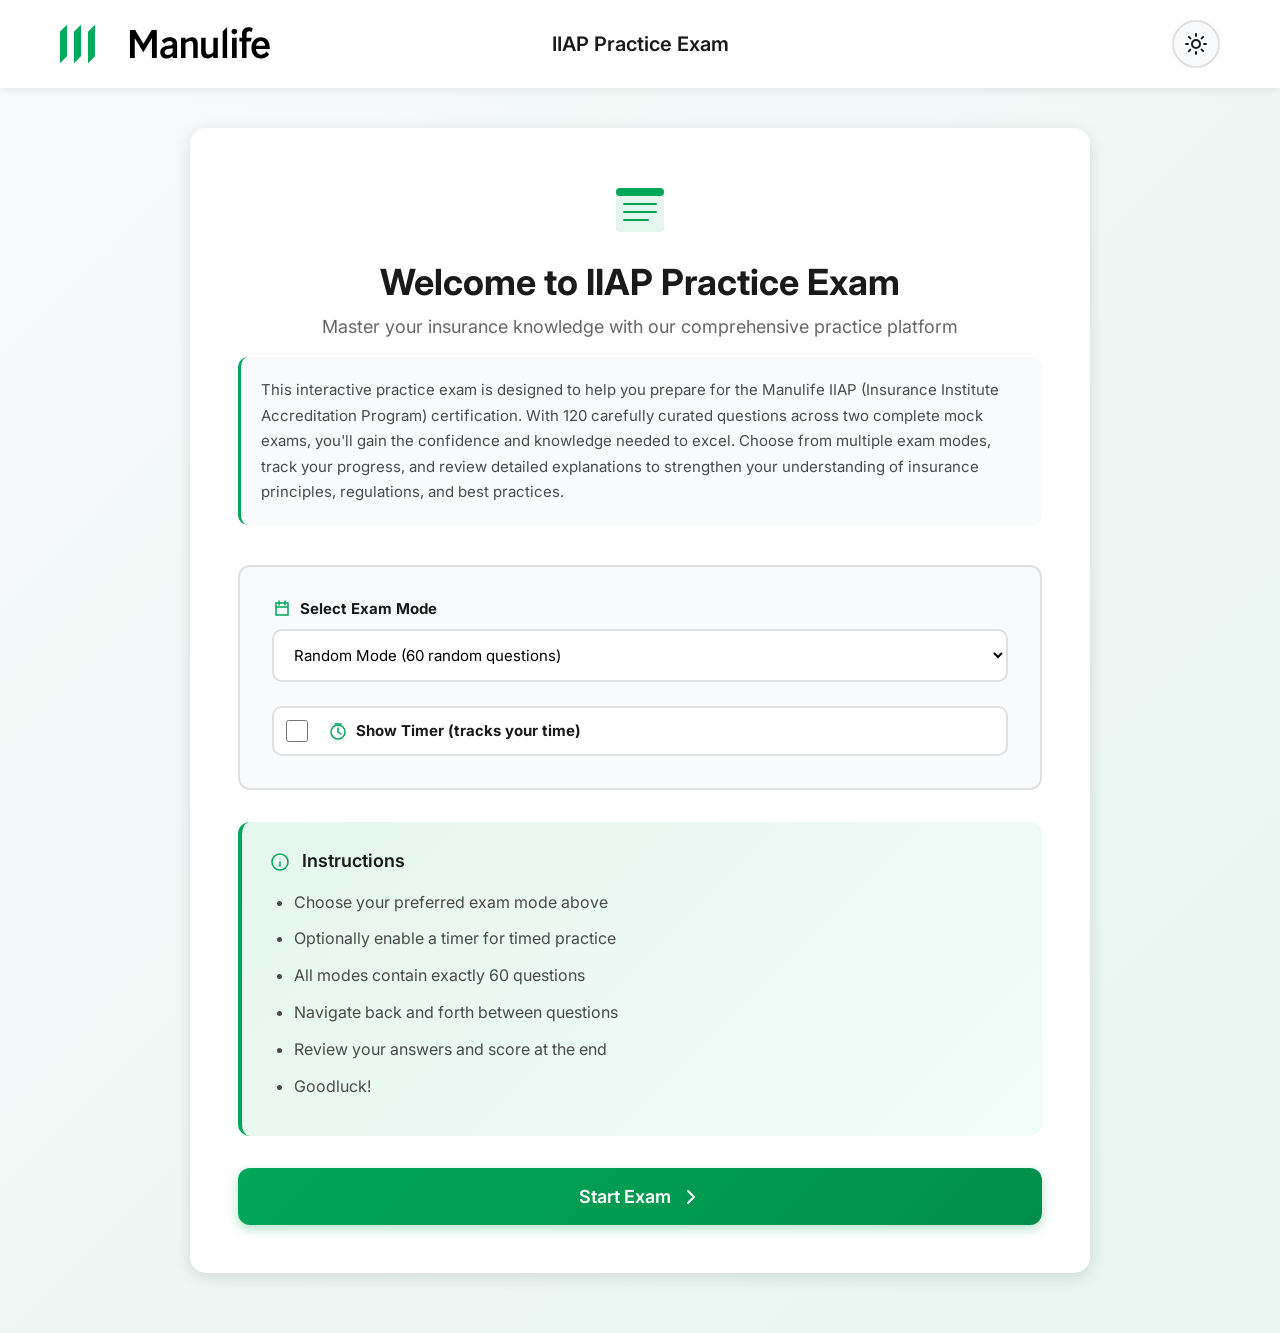
==== index.html @ 483f8166 "Initial commit: Manulife IIAP Practice Exam with easter egg" ====
<!DOCTYPE html>
<html lang="en">
<head>
    <meta charset="UTF-8">
    <meta name="viewport" content="width=device-width, initial-scale=1.0">
    <title>Manulife IIAP Practice Exam</title>
    <link rel="stylesheet" href="styles.css">
    <link href="https://fonts.googleapis.com/css2?family=Inter:wght@400;500;600;700&display=swap" rel="stylesheet">
</head>
<body>
    <!-- Header -->
    <header class="header">
        <div class="container">
            <div class="logo">
                <img src="manulife_logo.svg" alt="Manulife" class="logo-img">
            </div>
            <div class="header-title">
                <h2>IIAP Practice Exam</h2>
            </div>
            <button class="dark-mode-toggle" onclick="toggleDarkMode()" aria-label="Toggle dark mode">
                <svg class="sun-icon" width="24" height="24" viewBox="0 0 24 24" fill="none" xmlns="http://www.w3.org/2000/svg">
                    <circle cx="12" cy="12" r="4" stroke="currentColor" stroke-width="2"/>
                    <path d="M12 2V4M12 20V22M22 12H20M4 12H2M19.07 4.93L17.66 6.34M6.34 17.66L4.93 19.07M19.07 19.07L17.66 17.66M6.34 6.34L4.93 4.93" stroke="currentColor" stroke-width="2" stroke-linecap="round"/>
                </svg>
                <svg class="moon-icon" width="24" height="24" viewBox="0 0 24 24" fill="none" xmlns="http://www.w3.org/2000/svg">
                    <path d="M21 12.79A9 9 0 1 1 11.21 3 7 7 0 0 0 21 12.79z" stroke="currentColor" stroke-width="2" stroke-linecap="round" stroke-linejoin="round"/>
                </svg>
            </button>
        </div>
    </header>

    <!-- Main Content -->
    <main class="main-content">
        <div class="container">
            <!-- Welcome Screen -->
            <div id="welcome-screen" class="screen active">
                <div class="welcome-card">
                    <div class="welcome-header">
                        <div class="welcome-icon">
                            <svg width="64" height="64" viewBox="0 0 64 64" fill="none" xmlns="http://www.w3.org/2000/svg">
                                <rect x="8" y="12" width="48" height="44" rx="4" fill="#00A758" opacity="0.1"/>
                                <rect x="8" y="12" width="48" height="8" rx="4" fill="#00A758"/>
                                <line x1="16" y1="28" x2="48" y2="28" stroke="#00A758" stroke-width="2" stroke-linecap="round"/>
                                <line x1="16" y1="36" x2="48" y2="36" stroke="#00A758" stroke-width="2" stroke-linecap="round"/>
                                <line x1="16" y1="44" x2="40" y2="44" stroke="#00A758" stroke-width="2" stroke-linecap="round"/>
                            </svg>
                        </div>
                        <h1>Welcome to IIAP Practice Exam</h1>
                        <p class="welcome-subtitle">Master your insurance knowledge with our comprehensive practice platform</p>
                        <p class="welcome-description">
                            This interactive practice exam is designed to help you prepare for the Manulife IIAP (Insurance Institute Accreditation Program) certification. 
                            With 120 carefully curated questions across two complete mock exams, you'll gain the confidence and knowledge needed to excel. 
                            Choose from multiple exam modes, track your progress, and review detailed explanations to strengthen your understanding of insurance principles, 
                            regulations, and best practices.
                        </p>
                    </div>
                    
                    <div class="quiz-settings">
                        <div class="setting-group">
                            <label for="exam-select">
                                <svg class="label-icon" width="20" height="20" viewBox="0 0 20 20" fill="none" xmlns="http://www.w3.org/2000/svg">
                                    <path d="M4 4H16V16H4V4Z" stroke="#00A758" stroke-width="1.5" fill="none"/>
                                    <path d="M7 2V6M13 2V6" stroke="#00A758" stroke-width="1.5" stroke-linecap="round"/>
                                    <line x1="4" y1="8" x2="16" y2="8" stroke="#00A758" stroke-width="1.5"/>
                                </svg>
                                <strong>Select Exam Mode</strong>
                            </label>
                            <select id="exam-select" class="exam-select">
                                <option value="exam1">Mock Exam 1 (60 questions)</option>
                                <option value="exam2">Mock Exam 2 (60 questions)</option>
                                <option value="mixed">Mixed Mode (30 from each exam)</option>
                                <option value="random">Random Mode (60 random questions)</option>
                            </select>
                        </div>
                        
                        <div class="setting-group">
                            <label class="checkbox-label">
                                <input type="checkbox" id="timer-enabled">
                                <svg class="label-icon" width="20" height="20" viewBox="0 0 20 20" fill="none" xmlns="http://www.w3.org/2000/svg">
                                    <circle cx="10" cy="11" r="7" stroke="#00A758" stroke-width="1.5" fill="none"/>
                                    <path d="M10 11V7" stroke="#00A758" stroke-width="1.5" stroke-linecap="round"/>
                                    <path d="M10 11L13 13" stroke="#00A758" stroke-width="1.5" stroke-linecap="round"/>
                                    <path d="M7 3H13" stroke="#00A758" stroke-width="1.5" stroke-linecap="round"/>
                                </svg>
                                <span><strong>Show Timer (tracks your time)</strong></span>
                            </label>
                        </div>
                    </div>
                    
                    <div class="quiz-info">
                        <h3>
                            <svg width="20" height="20" viewBox="0 0 20 20" fill="none" xmlns="http://www.w3.org/2000/svg" style="display: inline-block; vertical-align: middle; margin-right: 8px;">
                                <path d="M10 18C14.4183 18 18 14.4183 18 10C18 5.58172 14.4183 2 10 2C5.58172 2 2 5.58172 2 10C2 14.4183 5.58172 18 10 18Z" stroke="#00A758" stroke-width="1.5"/>
                                <path d="M10 10V14" stroke="#00A758" stroke-width="1.5" stroke-linecap="round"/>
                                <circle cx="10" cy="7" r="0.5" fill="#00A758"/>
                            </svg>
                            Instructions
                        </h3>
                        <ul>
                            <li>Choose your preferred exam mode above</li>
                            <li>Optionally enable a timer for timed practice</li>
                            <li>All modes contain exactly 60 questions</li>
                            <li>Navigate back and forth between questions</li>
                            <li>Review your answers and score at the end</li>
                            <li>Goodluck!</li>
                        </ul>
                    </div>
                    
                    <button class="btn btn-primary btn-large" onclick="startQuiz()">
                        <span>Start Exam</span>
                        <svg class="btn-arrow" width="20" height="20" viewBox="0 0 20 20" fill="none" xmlns="http://www.w3.org/2000/svg">
                            <path d="M7 4L13 10L7 16" stroke="currentColor" stroke-width="2" stroke-linecap="round" stroke-linejoin="round"/>
                        </svg>
                    </button>
                </div>
            </div>

            <!-- Quiz Screen -->
            <div id="quiz-screen" class="screen">
                <!-- Floating Timer -->
                <div id="timer-display" class="timer-display" style="display: none;"></div>
                
                <div class="quiz-card">
                    <div class="quiz-header">
                        <div class="quiz-header-top">
                            <button class="btn btn-back" onclick="backToWelcome()">
                                <svg width="20" height="20" viewBox="0 0 20 20" fill="none" xmlns="http://www.w3.org/2000/svg">
                                    <path d="M13 4L7 10L13 16" stroke="currentColor" stroke-width="2" stroke-linecap="round" stroke-linejoin="round"/>
                                </svg>
                                <span>Back</span>
                            </button>
                            <h2 class="quiz-title">Answer All Questions</h2>
                        </div>
                        <div class="quiz-progress">
                            <span id="answered-count">0</span> of <span id="total-questions-quiz">60</span> answered
                        </div>
                    </div>
                    
                    <div id="all-questions-container" class="all-questions-container">
                        <!-- Questions will be dynamically inserted here -->
                    </div>

                    <div class="quiz-footer">
                        <button class="btn btn-primary btn-large" onclick="submitQuiz()">
                            <svg width="20" height="20" viewBox="0 0 20 20" fill="none" xmlns="http://www.w3.org/2000/svg">
                                <path d="M4 10L8 14L16 6" stroke="currentColor" stroke-width="2" stroke-linecap="round" stroke-linejoin="round"/>
                            </svg>
                            <span>Submit Exam</span>
                        </button>
                    </div>
                </div>
                
                <!-- Scroll to Top Button -->
                <button id="scroll-top-btn" class="scroll-top-btn" onclick="scrollToTop()" style="display: none;">
                    <svg width="24" height="24" viewBox="0 0 24 24" fill="none" xmlns="http://www.w3.org/2000/svg">
                        <path d="M12 19V5M12 5L5 12M12 5L19 12" stroke="white" stroke-width="2" stroke-linecap="round" stroke-linejoin="round"/>
                    </svg>
                </button>
            </div>

            <!-- Results Screen -->
            <div id="results-screen" class="screen">
                <div class="results-card">
                    <div class="results-header">
                        <div class="results-icon">
                            <svg width="72" height="72" viewBox="0 0 72 72" fill="none" xmlns="http://www.w3.org/2000/svg">
                                <circle cx="36" cy="36" r="32" fill="#00A758" opacity="0.1"/>
                                <path d="M22 38L30 46L50 26" stroke="#00A758" stroke-width="4" stroke-linecap="round" stroke-linejoin="round"/>
                            </svg>
                        </div>
                        <h1>Exam Complete!</h1>
                    </div>
                    <div class="score-display">
                        <div class="score-circle">
                            <div class="score-inner">
                                <span id="score-percentage" class="score-percentage">0%</span>
                                <span class="score-label">Score</span>
                            </div>
                        </div>
                        <p class="score-text">You scored <strong><span id="score">0</span> out of <span id="total-score">60</span></strong></p>
                    </div>
                    <div class="results-message" id="results-message"></div>
                    <div class="results-actions">
                        <button class="btn btn-secondary" onclick="reviewAnswers()">
                            <svg width="20" height="20" viewBox="0 0 20 20" fill="none" xmlns="http://www.w3.org/2000/svg">
                                <path d="M4 4H16V16H4V4Z" stroke="currentColor" stroke-width="1.5" fill="none"/>
                                <line x1="7" y1="8" x2="13" y2="8" stroke="currentColor" stroke-width="1.5" stroke-linecap="round"/>
                                <line x1="7" y1="12" x2="13" y2="12" stroke="currentColor" stroke-width="1.5" stroke-linecap="round"/>
                            </svg>
                            <span>Review Answers</span>
                        </button>
                        <button class="btn btn-primary" onclick="restartQuiz()">
                            <svg width="20" height="20" viewBox="0 0 20 20" fill="none" xmlns="http://www.w3.org/2000/svg">
                                <path d="M4 10C4 6.68629 6.68629 4 10 4C13.3137 4 16 6.68629 16 10C16 13.3137 13.3137 16 10 16C7.79086 16 5.83566 14.8643 4.75 13.1" stroke="currentColor" stroke-width="1.5" stroke-linecap="round"/>
                                <path d="M4 16V13H7" stroke="currentColor" stroke-width="1.5" stroke-linecap="round" stroke-linejoin="round"/>
                            </svg>
                            <span>Retake Exam</span>
                        </button>
                    </div>
                </div>
            </div>

            <!-- Review Screen -->
            <div id="review-screen" class="screen">
                <div class="review-card">
                    <h1>Review Your Answers</h1>
                    <div id="review-container"></div>
                    <button class="btn btn-primary" onclick="restartQuiz()">Retake Exam</button>
                </div>
            </div>
        </div>
    </main>

    <!-- Easter Egg Photo Gallery Modal - MEME EXPLOSION! -->
    <div id="easter-egg-modal" class="easter-egg-modal" onclick="closeEasterEgg()">
        <div class="easter-egg-content" onclick="event.stopPropagation()">
            <button class="easter-egg-close" onclick="closeEasterEgg()">&times;</button>
            <h2 class="easter-egg-title">🎉 YOU FOUND THE SECRET! 🎉</h2>
            <div class="photo-gallery">
                <!-- Replace these with your own meme/photo URLs! -->
                <img src="https://images.unsplash.com/photo-1522071820081-009f0129c71c?w=400" alt="Team celebration">
                <img src="https://images.unsplash.com/photo-1517486808906-6ca8b3f04846?w=400" alt="Office fun">
                <img src="https://images.unsplash.com/photo-1511632765486-a01980e01a18?w=400" alt="Team meeting">
                <img src="https://images.unsplash.com/photo-1521737711867-e3b97375f902?w=400" alt="Celebration">
                <img src="https://images.unsplash.com/photo-1529156069898-49953e39b3ac?w=400" alt="Happy team">
                <img src="https://images.unsplash.com/photo-1543269865-cbf427effbad?w=400" alt="Success">
                <img src="https://images.unsplash.com/photo-1528605248644-14dd04022da1?w=400" alt="Team work">
                <img src="https://images.unsplash.com/photo-1542744173-8e7e53415bb0?w=400" alt="Office celebration">
                <img src="https://images.unsplash.com/photo-1519389950473-47ba0277781c?w=400" alt="Team high five">
                <img src="https://images.unsplash.com/photo-1556761175-4b46a572b786?w=400" alt="Celebration time">
                <img src="https://images.unsplash.com/photo-1523240795612-9a054b0db644?w=400" alt="Group fun">
                <img src="https://images.unsplash.com/photo-1531545514256-b1400bc00f31?w=400" alt="Party time">
            </div>
        </div>
    </div>

    <script src="questions.js"></script>
    <script src="script.js"></script>
</body>
</html>
---- styles.css ----
* {
    margin: 0;
    padding: 0;
    box-sizing: border-box;
}

:root {
    --manulife-green: #00A758;
    --manulife-dark-green: #008f4a;
    --manulife-light-green: #e6f7ef;
    --text-dark: #1a1a1a;
    --text-medium: #4a4a4a;
    --text-light: #666;
    --border-color: #e0e0e0;
    --background: #f8fafb;
    --white: #ffffff;
    --shadow-sm: 0 2px 8px rgba(0, 0, 0, 0.08);
    --shadow-md: 0 4px 16px rgba(0, 0, 0, 0.12);
    --shadow-lg: 0 8px 24px rgba(0, 0, 0, 0.15);
}

/* Dark Mode Variables */
body.dark-mode {
    --text-dark: #e8e8e8;
    --text-medium: #b8b8b8;
    --text-light: #999;
    --border-color: #3a3a3a;
    --background: #1e1e1e;
    --white: #2a2a2a;
    --shadow-sm: 0 2px 8px rgba(0, 0, 0, 0.3);
    --shadow-md: 0 4px 16px rgba(0, 0, 0, 0.4);
    --shadow-lg: 0 8px 24px rgba(0, 0, 0, 0.5);
}

body.dark-mode {
    background: linear-gradient(135deg, #1a1a1a 0%, #0d2818 100%);
}

body {
    font-family: 'Inter', -apple-system, BlinkMacSystemFont, 'Segoe UI', sans-serif;
    background: linear-gradient(135deg, #f8fafb 0%, #e8f5f0 100%);
    color: var(--text-dark);
    min-height: 100vh;
}

.container {
    max-width: 1200px;
    margin: 0 auto;
    padding: 0 20px;
}

/* Header Styles */
.header {
    background: var(--white);
    padding: 20px 0;
    box-shadow: var(--shadow-sm);
    position: sticky;
    top: 0;
    z-index: 100;
}

.header .container {
    display: flex;
    justify-content: space-between;
    align-items: center;
    position: relative;
}

.logo {
    display: flex;
    align-items: center;
}

.logo-img {
    height: 40px;
    width: auto;
}

.logo-fallback {
    display: flex;
    align-items: center;
    gap: 10px;
    color: var(--manulife-green);
    font-size: 28px;
    font-weight: 600;
}

.logo-icon {
    font-weight: bold;
    font-size: 32px;
}

.header-title {
    position: absolute;
    left: 50%;
    transform: translateX(-50%);
}

.header-title h2 {
    color: var(--text-dark);
    font-size: 20px;
    font-weight: 600;
}

/* Dark Mode Toggle */
.dark-mode-toggle {
    width: 48px;
    height: 48px;
    border-radius: 50%;
    border: 2px solid var(--border-color);
    background: var(--background);
    cursor: pointer;
    display: flex;
    align-items: center;
    justify-content: center;
    transition: all 0.3s ease;
    color: var(--text-dark);
    flex-shrink: 0;
    margin-left: auto;
}

.dark-mode-toggle:hover {
    background: var(--manulife-light-green);
    border-color: var(--manulife-green);
    transform: rotate(20deg);
}

.dark-mode-toggle .sun-icon {
    display: block;
}

.dark-mode-toggle .moon-icon {
    display: none;
}

body.dark-mode .dark-mode-toggle .sun-icon {
    display: none;
}

body.dark-mode .dark-mode-toggle .moon-icon {
    display: block;
}

body.dark-mode .dark-mode-toggle:hover {
    background: rgba(0, 167, 88, 0.2);
}

/* Dark Mode Specific Adjustments */
body.dark-mode .quiz-info {
    background: linear-gradient(135deg, rgba(0, 167, 88, 0.15) 0%, rgba(0, 167, 88, 0.08) 100%);
}

body.dark-mode .results-message {
    background: linear-gradient(135deg, rgba(0, 167, 88, 0.15) 0%, rgba(0, 167, 88, 0.08) 100%);
}

body.dark-mode .exam-select,
body.dark-mode .timer-input-group input[type="number"] {
    background: var(--background);
    color: var(--text-dark);
}

body.dark-mode .checkbox-label {
    background: var(--background);
}

body.dark-mode .checkbox-label:hover {
    background: rgba(0, 167, 88, 0.1);
}

body.dark-mode .answer-option {
    background: var(--background);
}

body.dark-mode .answer-option:hover {
    background: rgba(0, 167, 88, 0.15);
}

body.dark-mode .answer-option.selected {
    background: rgba(0, 167, 88, 0.2);
}

body.dark-mode .question-item.answered {
    background: rgba(0, 167, 88, 0.15);
}

body.dark-mode .timer-display {
    background: var(--white);
}

body.dark-mode .logo-img {
    filter: brightness(1.2);
}

/* Main Content */
.main-content {
    padding: 40px 0 60px;
    min-height: calc(100vh - 80px);
}

.screen {
    display: none;
    animation: fadeIn 0.4s ease-in;
}

.screen.active {
    display: block;
}

@keyframes fadeIn {
    from {
        opacity: 0;
        transform: translateY(10px);
    }
    to {
        opacity: 1;
        transform: translateY(0);
    }
}

/* Cards */
.welcome-card,
.quiz-card,
.results-card,
.review-card {
    background: var(--white);
    border-radius: 16px;
    padding: 48px;
    box-shadow: var(--shadow-md);
    max-width: 900px;
    margin: 0 auto;
}

/* Welcome Screen */
.welcome-header {
    text-align: center;
    margin-bottom: 40px;
}

.welcome-icon {
    font-size: 64px;
    margin-bottom: 20px;
}

.welcome-header h1 {
    color: var(--text-dark);
    margin-bottom: 12px;
    font-size: 36px;
    font-weight: 700;
}

.welcome-subtitle {
    font-size: 18px;
    color: var(--text-light);
    font-weight: 400;
}

.welcome-description {
    font-size: 15px;
    color: var(--text-medium);
    line-height: 1.7;
    margin-top: 20px;
    padding: 20px;
    background: var(--background);
    border-radius: 10px;
    border-left: 3px solid var(--manulife-green);
    text-align: left;
}

.quiz-info {
    background: linear-gradient(135deg, var(--manulife-light-green) 0%, #f0fdf9 100%);
    padding: 28px;
    border-radius: 12px;
    margin-bottom: 32px;
    border-left: 4px solid var(--manulife-green);
}

.quiz-info h3 {
    color: var(--text-dark);
    margin-bottom: 16px;
    font-size: 18px;
    font-weight: 600;
}

.quiz-info ul {
    margin: 0;
    padding-left: 24px;
    color: var(--text-medium);
    line-height: 1.8;
}

.quiz-info ul li {
    margin-bottom: 8px;
}

/* Quiz Settings */
.quiz-settings {
    background: var(--background);
    padding: 32px;
    border-radius: 12px;
    margin-bottom: 32px;
    border: 2px solid var(--border-color);
}

.setting-group {
    margin-bottom: 24px;
}

.setting-group:last-child {
    margin-bottom: 0;
}

.setting-group label {
    display: flex;
    align-items: center;
    gap: 8px;
    margin-bottom: 10px;
    color: var(--text-dark);
    font-size: 15px;
    font-weight: 500;
}

.label-icon {
    width: 20px;
    height: 20px;
    flex-shrink: 0;
}

.welcome-icon {
    display: flex;
    justify-content: center;
    margin-bottom: 20px;
}

.results-icon {
    display: flex;
    justify-content: center;
    margin-bottom: 20px;
}

.exam-select {
    width: 100%;
    padding: 14px 16px;
    border: 2px solid var(--border-color);
    border-radius: 10px;
    font-size: 15px;
    font-family: inherit;
    background: var(--white);
    cursor: pointer;
    transition: all 0.3s ease;
}

.exam-select:hover {
    border-color: var(--manulife-green);
}

.exam-select:focus {
    border-color: var(--manulife-green);
    outline: none;
    box-shadow: 0 0 0 3px rgba(0, 167, 88, 0.1);
}

.checkbox-label {
    display: flex;
    align-items: center;
    cursor: pointer;
    margin-bottom: 0 !important;
    padding: 12px;
    background: var(--white);
    border-radius: 10px;
    border: 2px solid var(--border-color);
    transition: all 0.3s ease;
}

.checkbox-label:hover {
    border-color: var(--manulife-green);
    background: var(--manulife-light-green);
}

.checkbox-label input[type="checkbox"] {
    width: 22px;
    height: 22px;
    margin-right: 12px;
    cursor: pointer;
    accent-color: var(--manulife-green);
}

.timer-input-group input[type="number"] {
    width: 100%;
    padding: 14px 16px;
    border: 2px solid var(--border-color);
    border-radius: 10px;
    font-size: 15px;
    font-family: inherit;
    transition: all 0.3s ease;
}

.timer-input-group input[type="number"]:disabled {
    background: #f5f5f5;
    cursor: not-allowed;
    opacity: 0.6;
}

.timer-input-group input[type="number"]:focus {
    border-color: var(--manulife-green);
    outline: none;
    box-shadow: 0 0 0 3px rgba(0, 167, 88, 0.1);
}

/* Buttons */
.btn {
    padding: 16px 32px;
    border: none;
    border-radius: 12px;
    font-size: 16px;
    font-weight: 600;
    font-family: inherit;
    cursor: pointer;
    transition: all 0.3s ease;
    display: inline-flex;
    align-items: center;
    justify-content: center;
    gap: 10px;
}

.btn-primary {
    background: linear-gradient(135deg, var(--manulife-green) 0%, var(--manulife-dark-green) 100%);
    color: var(--white);
    box-shadow: 0 4px 12px rgba(0, 167, 88, 0.3);
}

.btn-primary:hover {
    transform: translateY(-2px);
    box-shadow: 0 6px 20px rgba(0, 167, 88, 0.4);
}

.btn-primary:active {
    transform: translateY(0);
}

.btn-secondary {
    background: var(--white);
    color: var(--manulife-green);
    border: 2px solid var(--manulife-green);
}

.btn-secondary:hover {
    background: var(--manulife-light-green);
    transform: translateY(-2px);
}

.btn:disabled {
    opacity: 0.5;
    cursor: not-allowed;
    transform: none !important;
}

.btn-large {
    padding: 18px 48px;
    font-size: 18px;
    width: 100%;
}

.btn-arrow {
    width: 20px;
    height: 20px;
    transition: transform 0.3s ease;
}

.btn-primary:hover .btn-arrow {
    transform: translateX(4px);
}

.btn svg {
    flex-shrink: 0;
}

.btn-back {
    background: var(--white);
    color: var(--text-dark);
    border: 2px solid var(--border-color);
    padding: 10px 20px;
    font-size: 14px;
    display: inline-flex;
    align-items: center;
    gap: 6px;
}

.btn-back:hover {
    background: var(--background);
    border-color: var(--manulife-green);
    color: var(--manulife-green);
    transform: translateX(-2px);
}

.btn-back svg {
    transition: transform 0.3s ease;
}

.btn-back:hover svg {
    transform: translateX(-3px);
}

/* Quiz Screen */
.quiz-header {
    margin-bottom: 30px;
    position: sticky;
    top: 0;
    background: var(--white);
    z-index: 10;
    padding-bottom: 20px;
    border-bottom: 2px solid var(--border-color);
}

.quiz-header-top {
    display: flex;
    justify-content: space-between;
    align-items: center;
    margin-bottom: 15px;
    gap: 20px;
}

.quiz-title {
    font-size: 24px;
    font-weight: 700;
    color: var(--text-dark);
    margin: 0;
}

.quiz-progress {
    text-align: right;
    color: var(--text-light);
    font-size: 15px;
    font-weight: 500;
}

.quiz-progress span {
    color: var(--manulife-green);
    font-weight: 700;
}

.timer-display {
    position: fixed;
    top: 100px;
    right: 30px;
    font-size: 20px;
    font-weight: 700;
    color: var(--manulife-green);
    white-space: nowrap;
    padding: 16px 24px;
    background: var(--white);
    border-radius: 12px;
    border: 3px solid var(--manulife-green);
    box-shadow: 0 4px 16px rgba(0, 167, 88, 0.3);
    z-index: 999;
    transition: all 0.3s ease;
}

.timer-display:hover {
    transform: scale(1.05);
    box-shadow: 0 6px 20px rgba(0, 167, 88, 0.4);
}

/* All Questions Container */
.all-questions-container {
    display: flex;
    flex-direction: column;
    gap: 32px;
    margin-bottom: 40px;
}

.question-item {
    background: var(--background);
    padding: 28px;
    border-radius: 12px;
    border: 2px solid var(--border-color);
    transition: all 0.3s ease;
}

.question-item.answered {
    border-color: var(--manulife-green);
    background: var(--manulife-light-green);
}

.question-number {
    display: inline-block;
    background: var(--manulife-green);
    color: var(--white);
    padding: 6px 14px;
    border-radius: 6px;
    font-weight: 700;
    font-size: 14px;
    margin-bottom: 16px;
}

.question-text {
    font-size: 18px;
    color: var(--text-dark);
    margin-bottom: 20px;
    line-height: 1.6;
    font-weight: 500;
}

.answers-container {
    display: flex;
    flex-direction: column;
    gap: 12px;
}

.answer-option {
    padding: 16px 20px;
    border: 2px solid var(--border-color);
    border-radius: 10px;
    cursor: pointer;
    transition: all 0.3s ease;
    background: var(--white);
    display: flex;
    align-items: center;
    gap: 12px;
}

.answer-option:hover {
    border-color: var(--manulife-green);
    background: var(--manulife-light-green);
    transform: translateX(4px);
}

.answer-option.selected {
    border-color: var(--manulife-green);
    background: var(--manulife-light-green);
    font-weight: 600;
}

.answer-option input[type="radio"] {
    width: 20px;
    height: 20px;
    cursor: pointer;
    accent-color: var(--manulife-green);
    flex-shrink: 0;
}

.answer-letter {
    font-weight: 700;
    color: var(--manulife-green);
    font-size: 16px;
    min-width: 24px;
    flex-shrink: 0;
}

.answer-label {
    flex: 1;
    cursor: pointer;
    color: var(--text-dark);
}

.answer-option.correct {
    border-color: var(--manulife-green);
    background: var(--manulife-light-green);
}

.answer-option.incorrect {
    border-color: #dc3545;
    background: #ffe6e6;
}

/* Scroll to Top Button */
.scroll-top-btn {
    position: fixed;
    bottom: 30px;
    right: 30px;
    width: 56px;
    height: 56px;
    border-radius: 50%;
    background: linear-gradient(135deg, var(--manulife-green) 0%, var(--manulife-dark-green) 100%);
    border: none;
    cursor: pointer;
    box-shadow: 0 4px 12px rgba(0, 167, 88, 0.4);
    display: flex;
    align-items: center;
    justify-content: center;
    transition: all 0.3s ease;
    z-index: 1000;
}

.scroll-top-btn:hover {
    transform: translateY(-4px);
    box-shadow: 0 6px 20px rgba(0, 167, 88, 0.5);
}

.scroll-top-btn:active {
    transform: translateY(-2px);
}

.answer-option:hover {
    border-color: #00A758;
    background-color: #f0fdf7;
}

.answer-option.selected {
    border-color: #00A758;
    background-color: #e6f7ef;
}

.answer-option.correct {
    border-color: #00A758;
    background-color: #e6f7ef;
}

.answer-option.incorrect {
    border-color: #dc3545;
    background-color: #ffe6e6;
}

.quiz-footer {
    display: flex;
    justify-content: space-between;
    gap: 15px;
}

/* Results Screen */
.results-header {
    text-align: center;
    margin-bottom: 40px;
}

.results-icon {
    font-size: 72px;
    margin-bottom: 20px;
}

.results-card h1 {
    color: var(--text-dark);
    font-size: 36px;
    font-weight: 700;
}

.score-display {
    text-align: center;
    margin: 48px 0;
}

.score-circle {
    width: 220px;
    height: 220px;
    border-radius: 50%;
    background: linear-gradient(135deg, var(--manulife-green) 0%, #00d66f 100%);
    display: flex;
    align-items: center;
    justify-content: center;
    margin: 0 auto 24px;
    box-shadow: 0 8px 32px rgba(0, 167, 88, 0.3);
    position: relative;
}

.score-circle::before {
    content: '';
    position: absolute;
    inset: 8px;
    background: var(--white);
    border-radius: 50%;
}

.score-inner {
    position: relative;
    z-index: 1;
    display: flex;
    flex-direction: column;
    align-items: center;
}

.score-percentage {
    font-size: 56px;
    font-weight: 800;
    background: linear-gradient(135deg, var(--manulife-green) 0%, #00d66f 100%);
    -webkit-background-clip: text;
    -webkit-text-fill-color: transparent;
    background-clip: text;
}

.score-label {
    font-size: 16px;
    color: var(--text-light);
    font-weight: 600;
    text-transform: uppercase;
    letter-spacing: 1px;
}

.score-text {
    font-size: 20px;
    color: var(--text-medium);
}

.score-text strong {
    color: var(--text-dark);
}

.results-message {
    background: linear-gradient(135deg, var(--manulife-light-green) 0%, #f0fdf9 100%);
    padding: 24px;
    border-radius: 12px;
    margin: 32px 0;
    text-align: center;
    font-size: 18px;
    border-left: 4px solid var(--manulife-green);
}

.results-actions {
    display: flex;
    gap: 16px;
    justify-content: center;
    flex-wrap: wrap;
}

/* Review Screen */
.review-item {
    background: #f9f9f9;
    padding: 25px;
    border-radius: 6px;
    margin-bottom: 20px;
    border-left: 4px solid #e0e0e0;
}

.review-item.correct {
    border-left-color: #00A758;
}

.review-item.incorrect {
    border-left-color: #dc3545;
}

.review-question {
    font-size: 18px;
    font-weight: 600;
    margin-bottom: 15px;
    color: #333;
}

.review-answer {
    margin: 10px 0;
    padding: 10px;
    border-radius: 4px;
}

.review-answer.user-answer {
    background: #fff;
    border: 2px solid #e0e0e0;
}

.review-answer.correct-answer {
    background: #e6f7ef;
    border: 2px solid #00A758;
}

.review-label {
    font-size: 12px;
    font-weight: 600;
    text-transform: uppercase;
    margin-bottom: 5px;
    color: #666;
}

/* Responsive */
@media (max-width: 768px) {
    .header {
        padding: 16px 0;
    }
    
    .header-title h2 {
        font-size: 16px;
    }
    
    .logo-img {
        height: 32px;
    }
    
    .welcome-card,
    .quiz-card,
    .results-card,
    .review-card {
        padding: 28px 20px;
        border-radius: 12px;
    }
    
    .welcome-header h1,
    .results-card h1 {
        font-size: 28px;
    }
    
    .welcome-icon svg,
    .results-icon svg {
        width: 48px;
        height: 48px;
    }
    
    .quiz-settings {
        padding: 20px;
    }
    
    .quiz-title {
        font-size: 20px;
    }
    
    .quiz-header-top {
        flex-direction: column;
        align-items: flex-start;
    }
    
    .timer-display {
        top: 80px;
        right: 15px;
        font-size: 16px;
        padding: 12px 16px;
    }

    .question-item {
        padding: 20px;
    }
    
    .question-text {
        font-size: 16px;
    }
    
    .answer-option {
        padding: 14px 16px;
    }

    .quiz-footer {
        position: sticky;
        bottom: 0;
        background: var(--white);
        padding: 20px 0;
        margin: 0 -20px;
        padding-left: 20px;
        padding-right: 20px;
        border-top: 2px solid var(--border-color);
    }
    
    .btn {
        width: 100%;
    }

    .results-actions {
        flex-direction: column;
    }
    
    .score-circle {
        width: 180px;
        height: 180px;
    }
    
    .score-percentage {
        font-size: 48px;
    }
    
    .scroll-top-btn {
        bottom: 90px;
        right: 15px;
        width: 48px;
        height: 48px;
    }
}

/* Easter Egg Modal Styles - MEME EXPLOSION MODE! */
.easter-egg-modal {
    display: none;
    position: fixed;
    top: 0;
    left: 0;
    width: 100%;
    height: 100%;
    background: rgba(0, 0, 0, 0.9);
    z-index: 10000;
    align-items: center;
    justify-content: center;
    padding: 20px;
    opacity: 0;
    transition: opacity 0.3s ease;
}

.easter-egg-modal.show {
    opacity: 1;
}

.easter-egg-content {
    background: var(--white);
    border-radius: 20px;
    padding: 40px;
    max-width: 1000px;
    max-height: 90vh;
    overflow-y: auto;
    position: relative;
    box-shadow: 0 20px 60px rgba(0, 0, 0, 0.3);
    animation: slideUp 0.4s ease;
}

@keyframes slideUp {
    from {
        transform: translateY(50px) scale(0.9);
        opacity: 0;
    }
    to {
        transform: translateY(0) scale(1);
        opacity: 1;
    }
}

.easter-egg-close {
    position: absolute;
    top: 20px;
    right: 20px;
    width: 40px;
    height: 40px;
    border: none;
    background: var(--manulife-green);
    color: white;
    font-size: 28px;
    border-radius: 50%;
    cursor: pointer;
    display: flex;
    align-items: center;
    justify-content: center;
    transition: all 0.3s ease;
    line-height: 1;
    padding: 0;
    z-index: 10;
}

.easter-egg-close:hover {
    background: var(--manulife-dark-green);
    transform: rotate(90deg) scale(1.1);
}

.easter-egg-title {
    text-align: center;
    color: var(--manulife-green);
    font-size: 32px;
    margin-bottom: 30px;
    font-weight: 700;
    animation: bounce 1s ease infinite;
}

@keyframes bounce {
    0%, 100% { transform: translateY(0); }
    50% { transform: translateY(-10px); }
}

.photo-gallery {
    display: grid;
    grid-template-columns: repeat(auto-fit, minmax(250px, 1fr));
    gap: 20px;
    margin-top: 20px;
}

.photo-gallery img {
    width: 100%;
    height: 250px;
    object-fit: cover;
    border-radius: 12px;
    box-shadow: 0 4px 12px rgba(0, 0, 0, 0.1);
    cursor: pointer;
    will-change: transform;
    position: relative;
}

.photo-gallery img:hover {
    transform: scale(1.15) rotate(5deg) !important;
    box-shadow: 0 12px 30px rgba(0, 167, 88, 0.4);
    z-index: 10;
}

/* Continuous floating animation for photos */
.photo-gallery img.floating {
    animation: float 3s ease-in-out infinite;
}

.photo-gallery img:nth-child(1).floating { animation-delay: 0s; }
.photo-gallery img:nth-child(2).floating { animation-delay: 0.3s; }
.photo-gallery img:nth-child(3).floating { animation-delay: 0.6s; }
.photo-gallery img:nth-child(4).floating { animation-delay: 0.9s; }
.photo-gallery img:nth-child(5).floating { animation-delay: 1.2s; }
.photo-gallery img:nth-child(6).floating { animation-delay: 1.5s; }
.photo-gallery img:nth-child(7).floating { animation-delay: 1.8s; }
.photo-gallery img:nth-child(8).floating { animation-delay: 2.1s; }

@keyframes float {
    0%, 100% {
        transform: translateY(0px) rotate(0deg);
    }
    25% {
        transform: translateY(-10px) rotate(2deg);
    }
    50% {
        transform: translateY(-5px) rotate(-2deg);
    }
    75% {
        transform: translateY(-15px) rotate(1deg);
    }
}

/* Responsive adjustments for easter egg */
@media (max-width: 768px) {
    .easter-egg-content {
        padding: 30px 20px;
        max-height: 85vh;
    }
    
    .easter-egg-title {
        font-size: 24px;
        margin-bottom: 20px;
    }
    
    .photo-gallery {
        grid-template-columns: repeat(auto-fit, minmax(150px, 1fr));
        gap: 15px;
    }
    
    .photo-gallery img {
        height: 150px;
    }
    
    .easter-egg-close {
        width: 35px;
        height: 35px;
        font-size: 24px;
        top: 15px;
        right: 15px;
    }
}
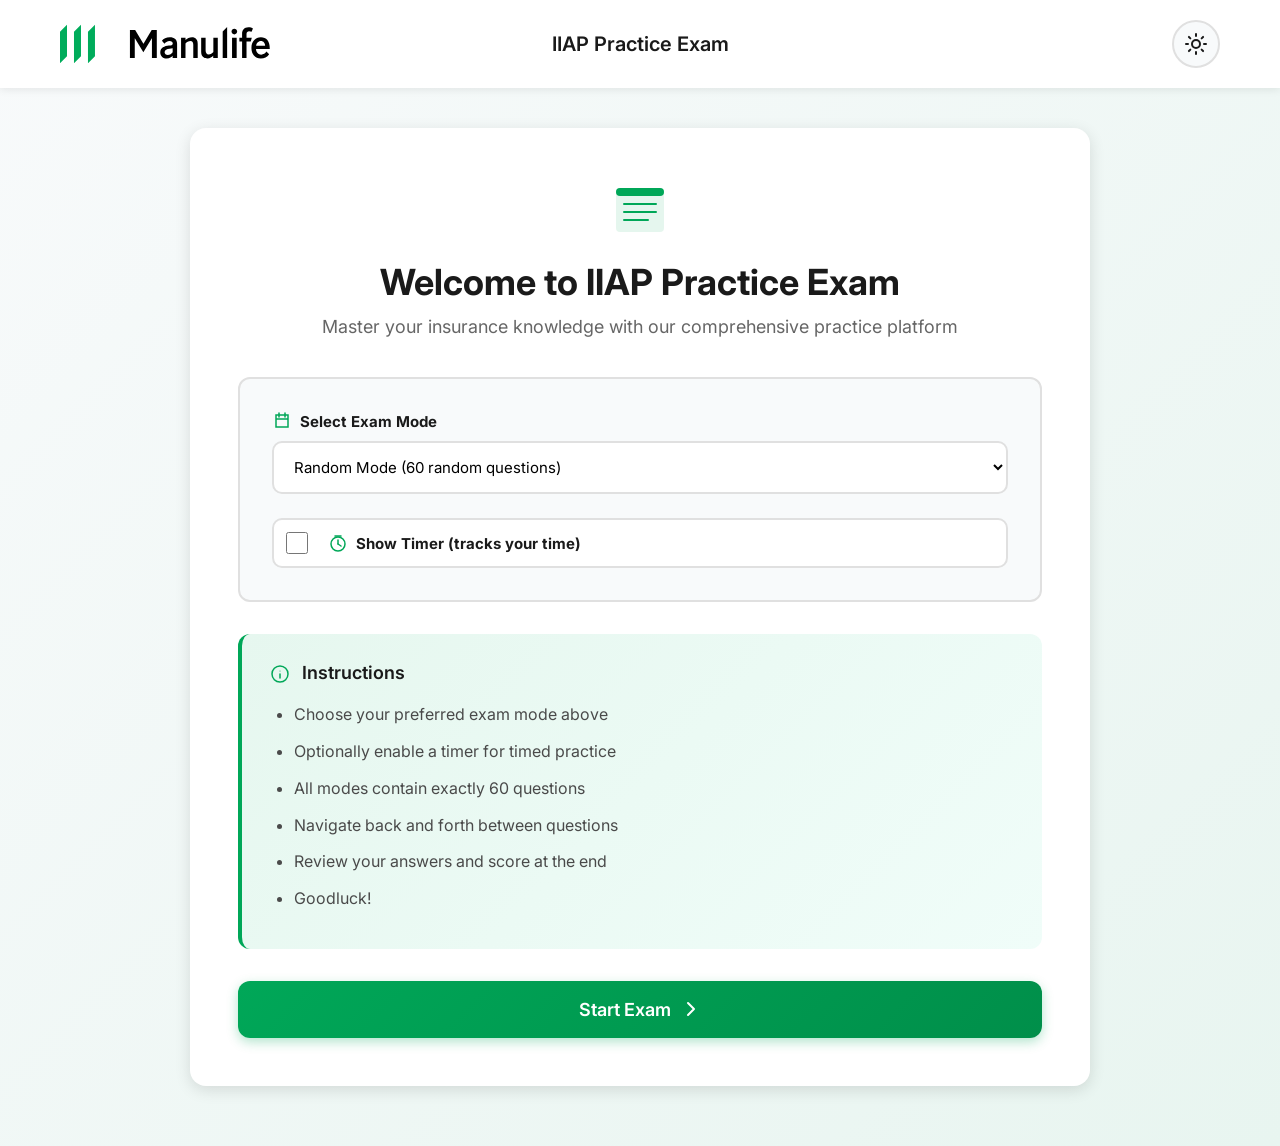
==== commit abbfb181: "Remove long description from welcome screen" ====
--- a/index.html
+++ b/index.html
@@ -47,12 +47,6 @@
                         </div>
                         <h1>Welcome to IIAP Practice Exam</h1>
                         <p class="welcome-subtitle">Master your insurance knowledge with our comprehensive practice platform</p>
-                        <p class="welcome-description">
-                            This interactive practice exam is designed to help you prepare for the Manulife IIAP (Insurance Institute Accreditation Program) certification. 
-                            With 120 carefully curated questions across two complete mock exams, you'll gain the confidence and knowledge needed to excel. 
-                            Choose from multiple exam modes, track your progress, and review detailed explanations to strengthen your understanding of insurance principles, 
-                            regulations, and best practices.
-                        </p>
                     </div>
                     
                     <div class="quiz-settings">
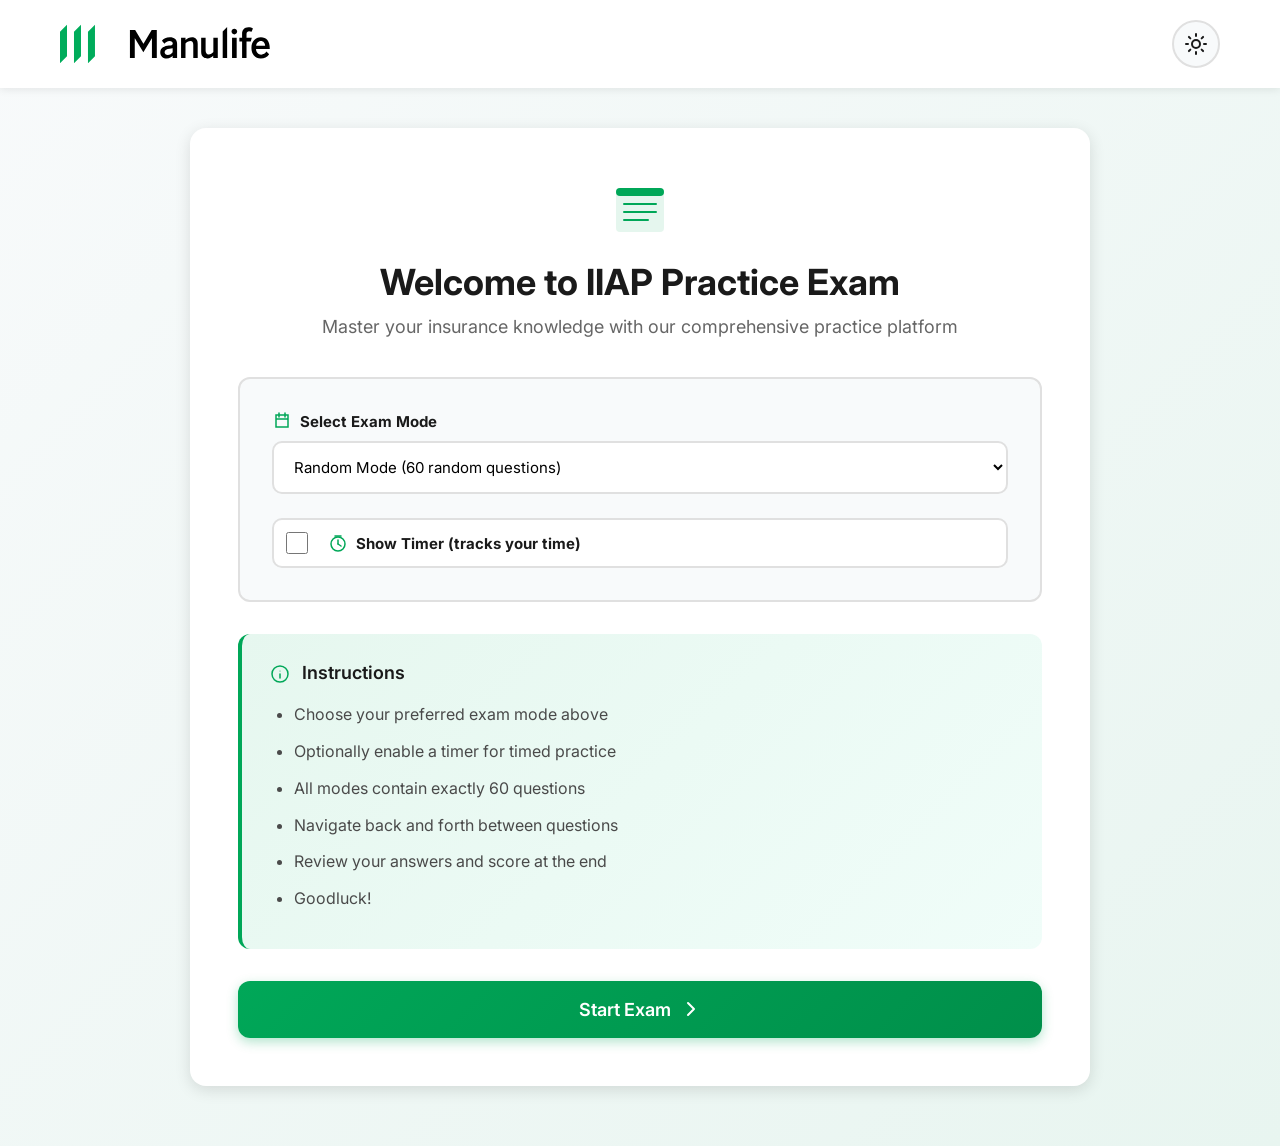
==== commit 09d44608: "Update quiz application with defense preparation and reviewer documentation" ====
--- a/index.html
+++ b/index.html
@@ -15,7 +15,7 @@
                 <img src="manulife_logo.svg" alt="Manulife" class="logo-img">
             </div>
             <div class="header-title">
-                <h2>IIAP Practice Exam</h2>
+    
             </div>
             <button class="dark-mode-toggle" onclick="toggleDarkMode()" aria-label="Toggle dark mode">
                 <svg class="sun-icon" width="24" height="24" viewBox="0 0 24 24" fill="none" xmlns="http://www.w3.org/2000/svg">
--- a/styles.css
+++ b/styles.css
@@ -865,12 +865,35 @@
         padding: 16px 0;
     }
     
+    .header .container {
+        flex-wrap: wrap;
+        gap: 10px;
+    }
+    
+    .header-title {
+        position: static;
+        transform: none;
+        width: 100%;
+        text-align: center;
+        order: 3;
+        margin-top: 10px;
+    }
+    
     .header-title h2 {
         font-size: 16px;
     }
     
+    .logo {
+        order: 1;
+    }
+    
     .logo-img {
         height: 32px;
+    }
+    
+    .dark-mode-toggle {
+        order: 2;
+        margin-left: auto;
     }
     
     .welcome-card,
@@ -906,10 +929,15 @@
     }
     
     .timer-display {
-        top: 80px;
+        position: fixed;
+        top: auto;
+        bottom: 100px;
         right: 15px;
+        left: 15px;
         font-size: 16px;
         padding: 12px 16px;
+        text-align: center;
+        z-index: 999;
     }
 
     .question-item {
@@ -933,6 +961,7 @@
         padding-left: 20px;
         padding-right: 20px;
         border-top: 2px solid var(--border-color);
+        z-index: 998;
     }
     
     .btn {
